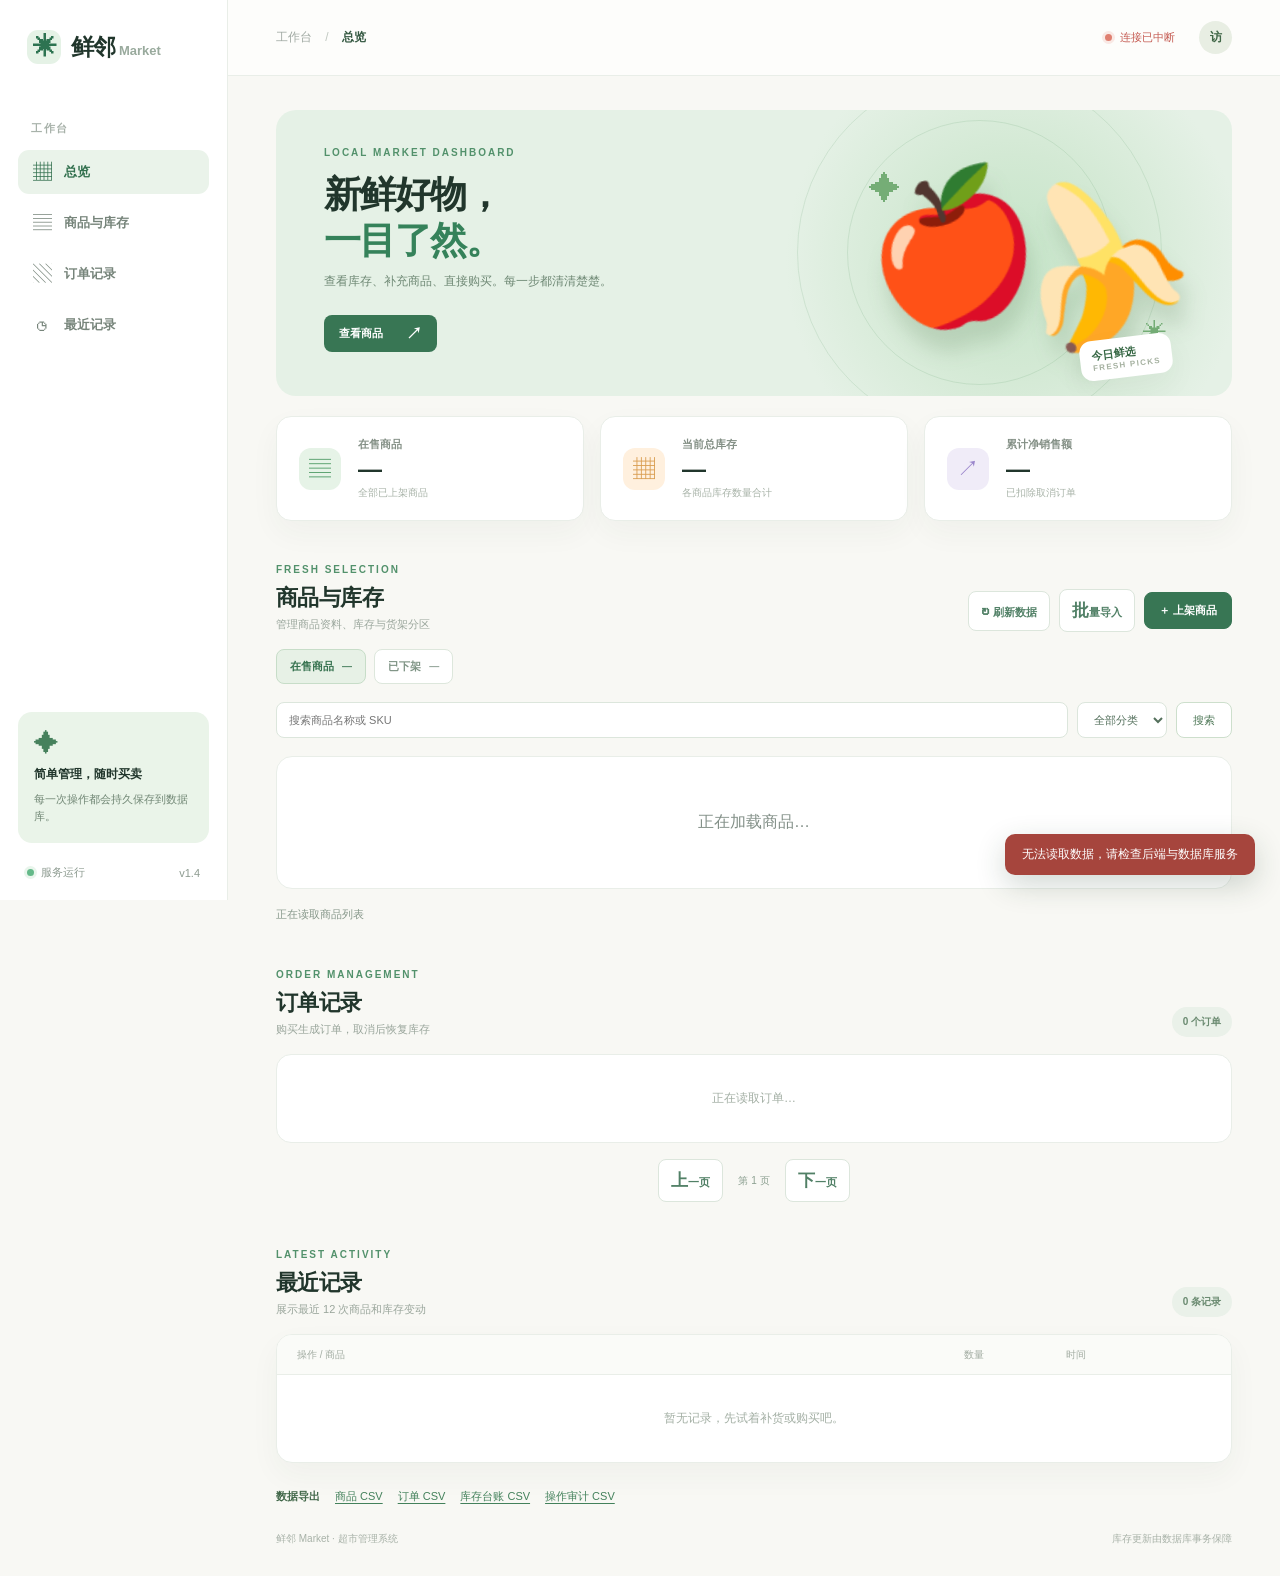
==== static/index.html @ 1da1f5d3 "feat: publish PostgreSQL supermarket baseline with maintained task plan" ====
<!doctype html>
<html lang="zh-CN">
<head>
  <meta charset="utf-8">
  <meta name="viewport" content="width=device-width, initial-scale=1">
  <meta name="theme-color" content="#f8f8f4">
  <title>鲜邻 · 超市管理</title>
  <script>
    // A double-click opens file://, which cannot reach our same-origin API.
    if (window.location.protocol === "file:") {
      window.location.replace("http://127.0.0.1:8000/" + window.location.hash);
    }
  </script>
  <link rel="stylesheet" href="./styles.css">
  <script src="./app.js" defer></script>
</head>
<body>
  <div class="app-shell">
    <aside class="sidebar">
      <a class="brand" href="/" aria-label="鲜邻首页"><span class="brand-icon">✳</span><span>鲜邻<span class="brand-light">Market</span></span></a>
      <div class="side-label">工作台</div>
      <nav class="nav-list" aria-label="主导航">
        <a class="nav-item active" href="#overview"><span class="nav-icon">▦</span> 总览</a>
        <a class="nav-item" href="#products"><span class="nav-icon">▤</span> 商品与库存</a>
        <a class="nav-item" href="#orders"><span class="nav-icon">▧</span> 订单记录</a>
        <a class="nav-item" href="#activity"><span class="nav-icon">◷</span> 最近记录</a>
      </nav>
      <div class="side-bottom">
        <div class="side-card"><span class="side-card-icon">✦</span><strong>简单管理，随时买卖</strong><span>每一次操作都会持久保存到数据库。</span></div>
        <div class="side-version"><span class="live-dot"></span> 服务运行 <span>v1.4</span></div>
      </div>
    </aside>

    <main class="main-content" id="overview">
      <header class="topbar">
        <div class="breadcrumb">工作台 <span>/</span> <strong>总览</strong></div>
        <div class="topbar-right"><span id="connection" class="connection"><span class="live-dot"></span> 正在连接</span><div class="avatar" aria-label="访客">访</div></div>
      </header>

      <div class="content-wrap">
        <section class="welcome">
          <div><div class="eyebrow">LOCAL MARKET DASHBOARD</div><h1>新鲜好物，<br><span>一目了然。</span></h1><p>查看库存、补充商品、直接购买。每一步都清清楚楚。</p><a href="#products" class="welcome-link">查看商品 <span>↗</span></a></div>
          <div class="hero-art" aria-hidden="true"><div class="hero-orbit orbit-one"></div><div class="hero-orbit orbit-two"></div><div class="hero-apple">🍎</div><div class="hero-banana">🍌</div><div class="hero-sparkle s1">✦</div><div class="hero-sparkle s2">✳</div><div class="hero-sticker">今日鲜选 <span>FRESH PICKS</span></div></div>
        </section>

        <section class="stats" aria-label="经营概览">
          <div class="stat-card"><div class="stat-icon green">▤</div><div><span>在售商品</span><strong id="stat-products">—</strong><small>全部已上架商品</small></div></div>
          <div class="stat-card"><div class="stat-icon orange">▦</div><div><span>当前总库存</span><strong id="stat-stock">—</strong><small>各商品库存数量合计</small></div></div>
          <div class="stat-card"><div class="stat-icon purple">↗</div><div><span>累计净销售额</span><strong id="stat-sales">—</strong><small>已扣除取消订单</small></div></div>
        </section>

        <div class="section-heading" id="products"><div><span class="section-kicker">FRESH SELECTION</span><h2>商品与库存</h2><p>管理商品资料、库存与货架分区</p></div><div class="catalog-actions"><button class="refresh-btn" id="refresh" type="button" aria-label="刷新数据">↻ <span>刷新数据</span></button><button class="refresh-btn" id="open-import" type="button">批量导入</button><button class="listing-button" id="open-listing" type="button">＋ 上架商品</button></div></div>
        <div class="catalog-filters" role="group" aria-label="商品上架状态"><button id="show-active" type="button" aria-pressed="true">在售商品 <span id="active-count">—</span></button><button id="show-inactive" type="button" aria-pressed="false">已下架 <span id="inactive-count">—</span></button></div>
        <form id="catalog-search" class="catalog-search"><input id="search-products" type="search" maxlength="100" placeholder="搜索商品名称或 SKU" aria-label="搜索商品名称或 SKU"><select id="search-category" aria-label="按分类筛选"><option value="">全部分类</option><option>水果</option><option>蔬菜</option><option>肉禽水产</option><option>乳品饮料</option><option>粮油食品</option><option>日用百货</option><option>其他</option></select><button type="submit">搜索</button></form>
        <section class="product-grid" id="product-grid" aria-live="polite"><div class="loading-card">正在加载商品…</div></section>
        <div class="pagination-bar"><p id="page-summary" aria-live="polite">正在读取商品列表</p><nav class="pagination" id="pagination" aria-label="商品分页"></nav></div>

        <section class="activity-section" id="orders"><div class="section-heading"><div><span class="section-kicker">ORDER MANAGEMENT</span><h2>订单记录</h2><p>购买生成订单，取消后恢复库存</p></div><span id="orders-count" class="records-badge">0 个订单</span></div><div id="orders-list" class="orders-list"><div class="empty-state">正在读取订单…</div></div><div class="orders-pagination"><button id="orders-prev" type="button" class="refresh-btn">上一页</button><span id="orders-page">第 1 页</span><button id="orders-next" type="button" class="refresh-btn">下一页</button></div></section>

        <section class="activity-section" id="activity"><div class="section-heading activity-heading"><div><span class="section-kicker">LATEST ACTIVITY</span><h2>最近记录</h2><p>展示最近 12 次商品和库存变动</p></div><span class="records-badge" id="records-count">0 条记录</span></div><div class="activity-card"><div class="activity-header"><span>操作 / 商品</span><span>数量</span><span>时间</span></div><div id="activity-list" class="activity-list"><div class="empty-state">暂无记录，先试着补货或购买吧。</div></div></div></section>
        <section class="export-panel" aria-label="数据导出"><strong>数据导出</strong><a href="/api/export?kind=products" download>商品 CSV</a><a href="/api/export?kind=orders" download>订单 CSV</a><a href="/api/export?kind=inventory" download>库存台账 CSV</a><a href="/api/export?kind=audit" download>操作审计 CSV</a></section>
        <footer>鲜邻 Market · 超市管理系统 <span>库存更新由数据库事务保障</span></footer>
      </div>
    </main>
  </div>

  <dialog id="action-dialog" class="action-dialog" aria-labelledby="dialog-title">
    <form id="action-form" class="dialog-inner">
      <button class="dialog-close" id="dialog-close" type="button" aria-label="关闭">×</button>
      <div id="dialog-emoji" class="dialog-emoji"></div>
      <div class="dialog-kicker" id="dialog-kicker">购买商品</div>
      <h2 id="dialog-title">苹果</h2>
      <p id="dialog-description">选择数量后确认操作</p>
      <label class="quantity-label" for="quantity">数量 <span id="quantity-hint"></span></label>
      <div class="quantity-control"><button type="button" id="decrease" aria-label="减少数量">−</button><input id="quantity" name="quantity" type="number" min="1" max="9999" value="1" required inputmode="numeric"><button type="button" id="increase" aria-label="增加数量">+</button></div>
      <div id="dialog-total" class="dialog-total"><span>预计金额</span><strong>¥0.00</strong></div>
      <p id="form-error" class="form-error" role="alert"></p>
      <button type="submit" id="submit-action" class="submit-action">确认操作</button>
    </form>
  </dialog>
  <dialog id="listing-dialog" class="action-dialog listing-dialog" aria-labelledby="listing-title">
    <form id="listing-form" class="dialog-inner">
      <fieldset id="listing-fields">
        <button class="dialog-close" id="listing-close" type="button" aria-label="关闭上架表单">×</button>
        <div class="dialog-kicker">NEW PRODUCT · 新品上架</div>
        <h2 id="listing-title">上架你的商品</h2>
        <p class="listing-intro">填写商品信息，确认后即可购买和补货。</p>
        <div class="listing-form-grid">
          <label for="listing-sku">SKU 商品编码 <span>创建后固定</span><input id="listing-sku" name="sku" maxlength="32" pattern="[A-Za-z0-9_-]{1,32}" placeholder="留空自动生成"></label>
          <label for="listing-zone">货架分区<input id="listing-zone" name="zone" maxlength="40" value="未分区" required placeholder="例如：蔬菜区 A01"></label>
          <label class="listing-wide" for="listing-name">商品名称 <span>必填</span><input id="listing-name" name="name" maxlength="40" required placeholder="例如：上海青"></label>
          <label for="listing-category">商品分类<select id="listing-category" name="category"><option>水果</option><option>蔬菜</option><option>肉禽水产</option><option>乳品饮料</option><option>粮油食品</option><option>日用百货</option><option>其他</option></select></label>
          <label for="listing-unit">计量单位<input id="listing-unit" name="unit" value="件" maxlength="8" required placeholder="件、袋、斤"></label>
          <label for="listing-price">单价（元）<input id="listing-price" name="price" type="text" inputmode="decimal" required pattern="[0-9]+(\.[0-9]{1,2})?" placeholder="最多两位小数"></label>
          <label for="listing-stock">初始库存<input id="listing-stock" name="stock" type="number" min="0" max="9999" step="1" value="0" required inputmode="numeric"></label>
          <label class="listing-wide" for="listing-description">商品简介 <span>选填</span><textarea id="listing-description" name="description" maxlength="100" rows="2" placeholder="描述规格、产地或商品特点"></textarea></label>
          <label class="listing-wide" for="listing-image">商品图片 <span>选填 · JPG / PNG / WebP，1 MB 以内</span><input id="listing-image" type="file" accept="image/jpeg,image/png,image/webp"><img id="listing-preview" class="listing-preview" alt="待上架商品图片预览" hidden></label>
          <label class="listing-wide remove-image" id="remove-image-label" hidden><input id="remove-image" type="checkbox">移除现有图片，使用缺省图</label>
        </div>
        <p id="listing-error" class="form-error" role="alert"></p>
        <button class="submit-action" id="listing-submit" type="submit">确认上架</button>
      </fieldset>
    </form>
  </dialog>
  <dialog id="operation-dialog" class="action-dialog" aria-labelledby="operation-title"><form id="operation-form" class="dialog-inner"><button id="operation-close" class="dialog-close" type="button" aria-label="关闭操作">×</button><div class="dialog-kicker">INVENTORY & ORDERS</div><h2 id="operation-title">库存调整</h2><p id="operation-description"></p><div class="listing-form-grid"><label class="listing-wide" id="delta-label" for="operation-delta">调整数量 <span>增加填正数，减少填负数</span><input id="operation-delta" type="number" step="1" min="-9999" max="9999" value="-1"></label><label class="listing-wide" for="operation-reason">操作原因<textarea id="operation-reason" maxlength="200" rows="3" required placeholder="例如：盘点差异、商品破损、顾客取消"></textarea></label></div><p id="operation-error" class="form-error" role="alert"></p><button id="operation-submit" class="submit-action" type="submit">确认操作</button></form></dialog>
  <dialog id="ledger-dialog" class="action-dialog listing-dialog" aria-labelledby="ledger-title"><div class="dialog-inner"><button id="ledger-close" class="dialog-close" type="button" aria-label="关闭库存台账">×</button><div class="dialog-kicker">INVENTORY HISTORY</div><h2 id="ledger-title">库存台账</h2><p id="ledger-product"></p><div id="ledger-list" class="ledger-list"></div><div class="orders-pagination"><button id="ledger-prev" type="button" class="refresh-btn">上一页</button><span id="ledger-page"></span><button id="ledger-next" type="button" class="refresh-btn">下一页</button></div></div></dialog>
  <dialog id="import-dialog" class="action-dialog listing-dialog" aria-labelledby="import-title"><form id="import-form" class="dialog-inner"><fieldset id="import-fields"><button id="import-close" class="dialog-close" type="button" aria-label="关闭批量导入">×</button><div class="dialog-kicker">BATCH IMPORT</div><h2 id="import-title">批量导入商品</h2><p class="listing-intro">每次最多 100 个商品，须包含唯一 SKU。整批成功后才会写入；价格以分填写。</p><a class="template-link" href="/import-template.json" download>下载 JSON 导入示例</a><div class="listing-form-grid"><label class="listing-wide" for="import-file">商品 JSON 文件<input id="import-file" type="file" accept=".json,application/json" required></label></div><p id="import-error" class="form-error" role="alert"></p><button class="submit-action" type="submit">确认导入</button></fieldset></form></dialog>
  <dialog id="status-dialog" class="action-dialog" aria-labelledby="status-title">
    <form id="status-form" class="dialog-inner">
      <button class="dialog-close" id="status-close" type="button" aria-label="关闭上下架确认">×</button>
      <div class="dialog-kicker">PRODUCT MANAGEMENT · 商品管理</div>
      <h2 id="status-title">下架商品</h2>
      <p id="status-product" class="status-product"></p>
      <p id="status-description"></p>
      <p id="status-error" class="form-error" role="alert"></p>
      <button id="status-submit" class="submit-action" type="submit">确认下架</button>
    </form>
  </dialog>
  <div id="toast" class="toast" role="status" aria-live="polite"></div>
</body>
</html>
---- static/styles.css ----
:root{--ink:#21362c;--muted:#839088;--green:#316b4e;--light-green:#e6f1e7;--border:#e9eee8;--cream:#f8f8f4;--white:#fff;--shadow:0 12px 30px rgba(41,65,46,.045)}*{box-sizing:border-box}html{scroll-behavior:smooth}body{margin:0;background:var(--cream);color:var(--ink);font-family:"Segoe UI","Microsoft YaHei",sans-serif}button,input{font:inherit}button{cursor:pointer}a{text-decoration:none;color:inherit}.app-shell{min-height:100vh;display:flex}.sidebar{width:228px;flex:none;background:#fff;border-right:1px solid var(--border);padding:30px 18px 20px;display:flex;flex-direction:column;position:sticky;top:0;height:100vh}.brand{display:flex;align-items:center;gap:10px;padding:0 9px;font-size:23px;font-weight:850;letter-spacing:-1px;white-space:nowrap}.brand-icon{width:34px;height:34px;border-radius:11px;background:#e5f2e6;color:#2d7351;display:grid;place-items:center;font-size:24px}.brand-light{font-size:13px;font-weight:700;color:#99aa9d;letter-spacing:0;margin-left:4px}.side-label{margin:57px 13px 14px;color:#a8b2aa;font-size:11px;font-weight:800;letter-spacing:1.5px}.nav-list{display:grid;gap:7px}.nav-item{height:44px;padding:0 14px;display:flex;align-items:center;gap:12px;color:#77857b;font-size:13px;font-weight:700;border-radius:11px}.nav-item:hover,.nav-item.active{background:#eaf3ea;color:#32704e}.nav-icon{width:20px;font-size:19px;font-weight:400;text-align:center}.side-bottom{margin-top:auto}.side-card{background:#eaf4e9;border-radius:14px;padding:17px 16px;display:grid;gap:8px}.side-card-icon{font-size:25px;color:#46815c}.side-card strong{font-size:12px}.side-card span:last-child{font-size:11px;line-height:1.6;color:#718775}.side-version{padding:22px 9px 0;color:#8d9b90;font-size:11px;display:flex;align-items:center;gap:7px}.side-version>span:last-child{margin-left:auto}.live-dot{width:7px;height:7px;border-radius:50%;background:#64b989;display:inline-block;box-shadow:0 0 0 3px #e9f5ec;flex:none}.main-content{min-width:0;flex:1}.topbar{height:76px;background:rgba(255,255,255,.7);border-bottom:1px solid var(--border);display:flex;align-items:center;justify-content:space-between;padding:0 48px}.breadcrumb{font-size:12px;color:#a1aaa3}.breadcrumb span{margin:0 10px;color:#c0c8c0}.breadcrumb strong{color:#355942}.topbar-right{display:flex;align-items:center;gap:24px}.connection{font-size:11px;color:#678674;display:flex;align-items:center;gap:8px}.connection.offline{color:#c55c53}.connection.offline .live-dot{background:#df7f70;box-shadow:0 0 0 3px #f9e9e5}.avatar{height:33px;width:33px;border-radius:50%;background:#e8eee3;display:grid;place-items:center;font-size:12px;font-weight:800;color:#406747}.content-wrap{max-width:1220px;margin:0 auto;padding:34px 48px 22px}.welcome{height:286px;border-radius:20px;background:#e5f1e6;overflow:hidden;display:flex;position:relative;padding:37px 48px}.welcome>div:first-child{z-index:2}.eyebrow,.section-kicker{color:#52916b;font-size:10px;letter-spacing:2px;font-weight:850}.welcome h1{font-size:37px;letter-spacing:-1.6px;line-height:1.23;margin:14px 0 10px;font-weight:860}.welcome h1 span{color:#35825a}.welcome p{font-size:12px;color:#6e8874;margin:0}.welcome-link{display:inline-flex;align-items:center;gap:23px;margin-top:25px;background:#387654;color:#fff;border-radius:8px;padding:11px 15px;font-size:11px;font-weight:800}.welcome-link:hover,.submit-action:hover{background:#2e6348}.welcome-link span{font-size:16px;line-height:10px}.hero-art{position:absolute;inset:0 0 0 auto;width:53%;background:radial-gradient(circle at 57% 53%,#c5e4c8 0,#d3e9d4 33%,transparent 70%)}.hero-orbit{position:absolute;border:1px solid rgba(81,150,95,.15);border-radius:50%;width:365px;height:365px;top:-40px;right:70px}.orbit-two{width:265px;height:265px;top:10px;right:120px}.hero-apple,.hero-banana{position:absolute;filter:drop-shadow(0 22px 10px rgba(57,95,52,.16));user-select:none}.hero-apple{font-size:140px;right:192px;top:57px;transform:rotate(-13deg)}.hero-banana{font-size:153px;right:41px;top:60px;transform:rotate(-20deg)}.hero-sparkle{position:absolute;color:#75ad76}.s1{font-size:32px;right:331px;top:61px}.s2{font-size:24px;right:65px;bottom:49px}.hero-sticker{position:absolute;right:60px;bottom:19px;background:#fff;border-radius:12px;padding:8px 12px;font-size:11px;font-weight:800;color:#366744;box-shadow:var(--shadow);transform:rotate(-7deg)}.hero-sticker span{display:block;color:#a5b1a0;font-size:8px;letter-spacing:1.3px}.stats{display:grid;grid-template-columns:repeat(3,1fr);gap:16px;margin:20px 0 38px}.stat-card{background:#fff;border:1px solid var(--border);border-radius:15px;padding:19px 22px;display:flex;gap:17px;align-items:center;min-height:105px;box-shadow:var(--shadow)}.stat-icon{width:42px;height:42px;border-radius:12px;display:grid;place-items:center;font-size:22px;flex:none}.stat-icon.green{background:#e6f3e7;color:#4e9a65}.stat-icon.orange{background:#fff0de;color:#d99c4f}.stat-icon.purple{background:#f0ecf8;color:#9a85cb}.stat-card div:last-child{display:grid;gap:4px}.stat-card span{font-size:11px;color:#849086;font-weight:600}.stat-card strong{font-size:24px;line-height:1.1;white-space:nowrap}.stat-card small{font-size:10px;color:#a8b3a8}.section-heading{display:flex;justify-content:space-between;align-items:end;margin:0 0 17px;scroll-margin-top:20px}.section-heading h2{font-size:22px;margin:6px 0 4px;letter-spacing:-.6px}.section-heading p{font-size:11px;color:#9aa69c;margin:0}.refresh-btn{border:1px solid #dce6dc;background:#fff;color:#518066;border-radius:8px;padding:9px 12px;font-size:11px;font-weight:700}.refresh-btn:hover{background:#eaf4ea}.refresh-btn:first-letter{font-size:17px}.product-grid{display:grid;grid-template-columns:repeat(2,minmax(0,1fr));gap:18px}.loading-card{background:#fff;border:1px solid var(--border);border-radius:16px;padding:55px;text-align:center;color:var(--muted);grid-column:1/-1}.product-card{border:1px solid var(--border);background:#fff;border-radius:16px;overflow:hidden;box-shadow:var(--shadow)}.product-visual{height:176px;position:relative;display:grid;place-items:center;overflow:hidden}.product-visual.apple{background:#faeee6}.product-visual.banana{background:#fbf4d9}.fruit-emoji{font-size:102px;line-height:1;filter:drop-shadow(0 15px 9px rgba(119,81,44,.12));z-index:1}.product-visual .circle{position:absolute;height:145px;width:145px;border-radius:50%;background:#f7ddcf}.product-visual.banana .circle{background:#f4e8b6}.product-visual .visual-label{position:absolute;top:15px;left:17px;color:#a87962;font-size:9px;letter-spacing:1.5px;font-weight:800}.product-visual.banana .visual-label{color:#a3904e}.stock-pill{position:absolute;right:15px;top:14px;background:rgba(255,255,255,.85);border-radius:20px;padding:6px 9px;color:#529068;font-size:10px;font-weight:800;z-index:1}.stock-pill.low{color:#d28f48}.stock-pill.out{color:#d2665a}.product-body{padding:20px 21px 18px}.product-title-row{display:flex;justify-content:space-between;align-items:start}.product-title-row h3{margin:0;font-size:20px;letter-spacing:-.5px}.product-title-row p{margin:5px 0 0;font-size:10px;color:#a5afa5}.price{color:#348057;font-size:20px;font-weight:850}.price small{font-size:10px;color:#9fa9a0;font-weight:500}.stock-line{display:flex;align-items:center;justify-content:space-between;margin:22px 0 9px;color:#8e9a8f;font-size:10px}.stock-line strong{color:#405b47;font-size:11px}.stock-track{height:6px;background:#edf1ea;border-radius:10px;overflow:hidden}.stock-fill{height:100%;width:0;background:#75b589;border-radius:10px;transition:width .3s}.stock-fill.low{background:#e2ae6a}.stock-fill.out{background:#d87b6b}.card-actions{display:grid;grid-template-columns:1fr 1fr;gap:10px;margin-top:21px}.card-actions button{border-radius:8px;min-height:37px;font-size:11px;font-weight:800}.buy-button{background:#387654;color:#fff;border:1px solid #387654}.buy-button:hover{background:#2d6347}.buy-button:disabled{background:#c4d3c8;border-color:#c4d3c8;cursor:not-allowed}.restock-button{background:#fff;border:1px solid #c8ddce;color:#458463}.restock-button:hover{background:#eef6ee}.activity-section{margin-top:42px;scroll-margin-top:20px}.activity-heading{margin-bottom:17px}.records-badge{background:#eaf1e9;color:#6a8a70;border-radius:20px;padding:8px 11px;font-size:10px;font-weight:700}.activity-card{background:#fff;border:1px solid var(--border);border-radius:16px;overflow:hidden;box-shadow:var(--shadow)}.activity-header,.activity-row{display:grid;grid-template-columns:1fr 90px 145px;align-items:center;padding:0 20px;gap:12px}.activity-header{height:40px;background:#fafbf8;border-bottom:1px solid var(--border);color:#a2aca2;font-size:10px}.activity-row{min-height:62px;border-bottom:1px solid #f0f2ed}.activity-row:last-child{border-bottom:0}.activity-title{display:flex;align-items:center;gap:12px;min-width:0}.activity-symbol{height:31px;width:31px;display:grid;place-items:center;border-radius:9px;background:#eaf3e9;color:#3c8660;font-size:17px;flex:none}.activity-symbol.purchase{background:#fff0e7;color:#e79e67}.activity-title strong{font-size:11px;display:block}.activity-title small{color:#a1ada2;font-size:10px}.activity-qty{font-size:12px;font-weight:800;color:#5b9d70}.activity-qty.purchase{color:#d68c60}.activity-time{font-size:10px;color:#9fac9e}.empty-state{text-align:center;padding:35px;color:#a3afa4;font-size:12px}footer{padding:28px 0 8px;color:#a8b2a8;font-size:10px;display:flex;justify-content:space-between}.action-dialog{border:0;border-radius:18px;padding:0;width:min(390px,calc(100% - 28px));box-shadow:0 22px 90px rgba(27,47,34,.22)}.action-dialog::backdrop{background:rgba(24,40,29,.36);backdrop-filter:blur(2px)}.dialog-inner{padding:28px;position:relative}.dialog-close{border:0;background:#f0f3ef;width:28px;height:28px;border-radius:50%;position:absolute;right:20px;top:20px;color:#718073;font-size:22px;line-height:1}.dialog-emoji{width:69px;height:69px;border-radius:17px;background:#f9eee6;display:grid;place-items:center;font-size:43px}.dialog-kicker{margin-top:21px;color:#5a9a70;font-size:10px;font-weight:800;letter-spacing:1.5px}.dialog-inner h2{font-size:25px;margin:5px 0}.dialog-inner>p{font-size:12px;color:#8f9c91;margin:4px 0 24px}.quantity-label{font-size:12px;font-weight:800;display:flex;justify-content:space-between;margin-bottom:9px}.quantity-label span{font-weight:500;color:#9aaa9c}.quantity-control{display:grid;grid-template-columns:40px 1fr 40px;border:1px solid #dce8dc;border-radius:9px;height:43px;overflow:hidden}.quantity-control button{border:0;background:#f6f9f5;color:#4b8b60;font-size:21px}.quantity-control input{border:0;outline:0;text-align:center;min-width:0;font-weight:800;color:#2c4a34;appearance:textfield}.quantity-control input::-webkit-inner-spin-button,.quantity-control input::-webkit-outer-spin-button{appearance:none;margin:0}.dialog-total{display:flex;justify-content:space-between;align-items:center;margin-top:20px;border-top:1px solid var(--border);padding-top:16px;font-size:11px;color:#8e9b90}.dialog-total strong{font-size:19px;color:#347d56}.form-error{min-height:16px!important;color:#c85b51!important;font-size:11px!important;margin:12px 0 5px!important}.submit-action{width:100%;border:0;border-radius:8px;background:#387654;color:#fff;height:43px;font-size:12px;font-weight:800}.submit-action:disabled{opacity:.55;cursor:wait}.toast{position:fixed;right:25px;bottom:25px;background:#284c36;color:#fff;border-radius:10px;padding:12px 17px;font-size:12px;box-shadow:0 10px 30px rgba(30,60,40,.2);opacity:0;transform:translateY(10px);transition:.2s;pointer-events:none;z-index:5}.toast.visible{opacity:1;transform:translateY(0)}.toast.error{background:#a6453d}@media(max-width:1050px){.sidebar{width:190px}.topbar{padding:0 28px}.content-wrap{padding:28px}.hero-apple{right:145px}.hero-banana{right:12px}.hero-orbit{right:30px}.orbit-two{right:80px}}@media(max-width:760px){.app-shell{display:block}.sidebar{width:auto;height:auto;position:static;padding:14px 18px;border-right:0;border-bottom:1px solid var(--border);display:block}.brand{font-size:19px}.brand-icon{height:30px;width:30px}.side-label,.nav-list,.side-bottom{display:none}.topbar{height:48px;padding:0 20px}.content-wrap{padding:19px 18px}.welcome{height:250px;padding:27px 25px}.welcome h1{font-size:31px}.welcome p{max-width:210px;line-height:1.6}.hero-art{width:55%;opacity:.8}.hero-apple{font-size:84px;right:85px;top:95px}.hero-banana{font-size:90px;right:4px;top:100px}.hero-orbit{width:240px;height:240px;right:-20px;top:0}.orbit-two{width:150px;height:150px;right:25px;top:45px}.hero-sticker,.s1,.s2{display:none}.stats{grid-template-columns:repeat(3,1fr);gap:8px;margin-bottom:31px}.stat-card{padding:12px;display:block;min-height:117px}.stat-icon{width:31px;height:31px;font-size:16px;margin-bottom:10px}.stat-card strong{font-size:18px}.stat-card small{display:none}.product-grid{gap:12px}.product-visual{height:140px}.fruit-emoji{font-size:78px}.product-body{padding:15px}.price{font-size:16px}.product-title-row h3{font-size:17px}.card-actions{gap:6px}.activity-header,.activity-row{grid-template-columns:1fr 55px 84px;padding:0 12px;gap:6px}.activity-time{font-size:9px}}@media(max-width:530px){.stats{grid-template-columns:1fr 1fr}.stat-card:last-child{grid-column:1/-1}.product-grid{grid-template-columns:1fr}.product-visual{height:165px}.welcome{height:240px}.welcome h1{font-size:28px}.welcome p{max-width:185px}.hero-apple{font-size:69px;right:73px;top:105px}.hero-banana{font-size:76px;right:-5px;top:115px}.topbar-right{gap:10px}.activity-time{font-size:9px}footer span{display:none}}

/* Catalog layout: six products per page, three columns on large screens. */
.product-grid{grid-template-columns:repeat(3,minmax(0,1fr))}
.catalog-actions{display:flex;align-items:center;gap:9px}
.listing-button{border:1px solid #387654;background:#387654;color:#fff;border-radius:8px;padding:10px 14px;font-size:11px;font-weight:800;white-space:nowrap}
.listing-button:hover{background:#2d6347}
.product-visual.vegetable{background:#eaf3e4}.product-visual.vegetable .circle{background:#d7e9cd}
.product-visual.seafood{background:#e7f1f5}.product-visual.seafood .circle{background:#d1e5ed}
.product-visual.other{background:#efeaf5}.product-visual.other .circle{background:#e2d8ed}
.product-photo{position:absolute;inset:0;width:100%;height:100%;object-fit:cover;z-index:2}
.product-visual .visual-label{z-index:3;background:rgba(255,255,255,.85);padding:4px 6px;border-radius:5px}
.stock-pill{z-index:3}.product-title-row>div:first-child{min-width:0;flex:1;padding-right:9px}
.product-title-row h3{font-size:18px;overflow-wrap:anywhere}.price{font-size:18px;text-align:right;flex:none}.price small{display:block;margin-top:3px}
.product-description{font-size:11px;line-height:1.6;color:#8b9b8d;height:35px;margin:12px 0 0;display:-webkit-box;-webkit-line-clamp:2;-webkit-box-orient:vertical;overflow:hidden;overflow-wrap:anywhere}
.stock-line{margin-top:14px}.pagination-bar{display:flex;justify-content:space-between;align-items:center;gap:16px;margin-top:18px}
.pagination-bar p{font-size:11px;color:#87988b;margin:0}.pagination{display:flex;align-items:center;gap:6px}
.pagination button{min-width:32px;height:33px;padding:0 10px;border:1px solid #dce6dc;background:#fff;color:#54785e;border-radius:7px;font-size:11px}
.pagination button:hover{background:#eaf3ea}.pagination button[aria-current=page]{background:#387654;color:#fff;border-color:#387654}.pagination button:disabled{opacity:.4;cursor:not-allowed}.pagination span{color:#9cad9f;font-size:11px}
.listing-dialog{width:min(550px,calc(100% - 28px));max-height:90vh}.listing-dialog .dialog-kicker{margin-top:0}.listing-intro{font-size:12px;color:#8f9c91;margin:7px 0 22px}
.listing-dialog fieldset{padding:0;margin:0;border:0;min-width:0}.listing-form-grid{display:grid;grid-template-columns:1fr 1fr;gap:15px}
.listing-form-grid label{font-size:11px;font-weight:700;color:#4a6852;min-width:0}.listing-form-grid label>span{font-weight:400;color:#9baa9c;font-size:10px;margin-left:5px}.listing-wide{grid-column:1/-1}
.listing-form-grid input:not([type=file]),.listing-form-grid select,.listing-form-grid textarea{display:block;width:100%;margin-top:7px;border:1px solid #dce6dc;border-radius:8px;background:#fbfcfa;padding:10px 11px;color:#2d4e38;font-size:12px;outline:none}
.listing-form-grid input:focus,.listing-form-grid select:focus,.listing-form-grid textarea:focus{border-color:#5e9c75;box-shadow:0 0 0 3px #eaf4eb}.listing-form-grid textarea{resize:vertical}.listing-form-grid input[type=file]{display:block;margin-top:9px;width:100%;font-size:11px;color:#87988b}
.listing-preview{display:block;width:110px;height:90px;object-fit:cover;border-radius:8px;margin-top:10px}.listing-preview[hidden]{display:none}.listing-dialog fieldset:disabled{opacity:.7}
@media(max-width:1100px){.product-grid{grid-template-columns:repeat(2,minmax(0,1fr))}}
@media(max-width:760px){.pagination-bar{align-items:start;flex-direction:column;gap:12px}.section-heading{gap:12px}.catalog-actions{gap:6px}.refresh-btn span{display:none}}
@media(max-width:530px){.product-grid{grid-template-columns:1fr}.listing-form-grid{gap:12px}.listing-dialog .dialog-inner{padding:22px}.listing-form-grid label>span{display:block;margin:4px 0 0}.pagination{flex-wrap:wrap}.listing-button{padding:10px;font-size:10px}.section-heading h2{font-size:20px}}

/* Product availability and neutral image fallback. */
.catalog-filters{display:flex;gap:8px;margin:0 0 18px}
.catalog-filters button{border:1px solid #dde7dc;border-radius:8px;padding:9px 13px;background:#fff;color:#7f9485;font-size:11px;font-weight:700}
.catalog-filters button[aria-pressed=true]{background:#e7f1e6;color:#36724f;border-color:#c7ddc8}.catalog-filters span{margin-left:5px;font-size:10px;opacity:.8}
.placeholder-photo{object-fit:cover}.placeholder-caption{position:absolute;bottom:13px;left:0;right:0;z-index:3;text-align:center;font-size:10px;color:#90a491;letter-spacing:1px}.placeholder-caption[hidden]{display:none}
.stock-pill.inactive{background:#edf0ed;color:#87948a}.delist-button{width:100%;margin-top:10px;background:transparent;border:0;color:#a0796c;padding:5px;font-size:10px}.delist-button:hover{color:#ad5547;background:#fcf5f2;border-radius:6px}.delist-button[hidden]{display:none}
.dialog-emoji{position:relative;background:#edf3ea;overflow:hidden}.dialog-emoji .product-photo{width:100%;height:100%;object-fit:cover}.dialog-emoji .placeholder-photo{object-fit:cover;width:145%;max-width:none;left:-22.5%}
.dialog-inner .status-product{font-size:15px;font-weight:700;color:#3a6148;margin:15px 0 12px}

/* Traditional business management. */
.card-manage{display:flex;justify-content:space-between;gap:6px;margin-top:12px}.card-manage button{background:none;border:0;border-radius:5px;color:#6c8a73;font-size:10px;padding:5px 2px}.card-manage button:hover{background:#eaf3e8;color:#36714d}
.catalog-search{display:flex;gap:9px;margin-bottom:18px}.catalog-search input,.catalog-search select{border:1px solid #dce6dc;border-radius:8px;background:white;padding:10px 12px;color:#54705c;font-size:11px;min-width:0}.catalog-search input{flex:1}.catalog-search button{background:#fff;border:1px solid #cddfcc;border-radius:8px;color:#4d7756;font-size:11px;padding:0 16px}
.orders-list{background:#fff;border:1px solid var(--border);border-radius:15px;overflow:hidden}.order-row{display:flex;justify-content:space-between;align-items:center;gap:20px;padding:18px 21px;border-bottom:1px solid var(--border)}.order-row:last-child{border:0}.order-info{min-width:0;flex:1}.order-info strong{font-size:12px}.order-info small{display:block;color:#99a89c;font-size:10px;margin-top:5px}.order-items{font-size:11px;color:#67816c;margin:10px 0 0;line-height:1.7;overflow-wrap:anywhere}.order-reason{font-size:10px;color:#a18b80;line-height:1.6;margin:4px 0 0;overflow-wrap:anywhere}.order-summary{display:grid;justify-items:end;gap:6px;flex:none}.order-summary strong{font-size:17px;color:#347950}.order-summary span{font-size:10px;color:#829989}.cancel-order{background:#fff8f4;border:1px solid #ecdbd0;color:#a77b66;font-size:10px;padding:7px 11px;border-radius:7px}.cancel-order[hidden]{display:none}.orders-pagination{display:flex;justify-content:center;align-items:center;gap:15px;margin-top:16px}.orders-pagination span{color:#8ca091;font-size:10px}.orders-pagination button:disabled{opacity:.4;cursor:not-allowed}
.export-panel{display:flex;gap:15px;align-items:center;flex-wrap:wrap;margin-top:26px;font-size:11px;color:#6b8773}.export-panel strong{color:#416749}.export-panel a,.template-link{color:#43815b;font-size:11px;text-decoration:underline;text-underline-offset:3px}.template-link{display:inline-block;margin:0 0 20px}
.ledger-list{max-height:48vh;overflow:auto;font-size:11px}.ledger-entry{display:flex;justify-content:space-between;gap:12px;padding:13px 0;border-bottom:1px solid var(--border)}.ledger-entry>div:first-child{min-width:0}.ledger-entry strong{font-size:11px;color:#527c60}.ledger-entry p{font-size:11px;color:#809685;line-height:1.6;margin:6px 0;overflow-wrap:anywhere}.ledger-entry small{color:#a4b0a6;font-size:9px}.ledger-amount{display:grid;gap:7px;align-content:start;justify-items:end;flex:none}
#import-fields{border:0;padding:0;margin:0;min-width:0}.remove-image{font-weight:400!important;display:flex;align-items:center;gap:8px}.remove-image[hidden]{display:none}.remove-image input{width:auto!important;margin:0!important}.listing-form-grid [hidden]{display:none}.listing-form-grid input:disabled{background:#edf1ea;color:#8a9a8d}
@media(max-width:760px){#products.section-heading{flex-wrap:wrap;align-items:start}.catalog-search{flex-wrap:wrap}.catalog-search input{flex-basis:55%}.catalog-search select{flex:1}.catalog-search button{padding:10px 16px}.order-row{padding:15px;gap:12px}.order-summary strong{font-size:14px}.export-panel{gap:12px}}
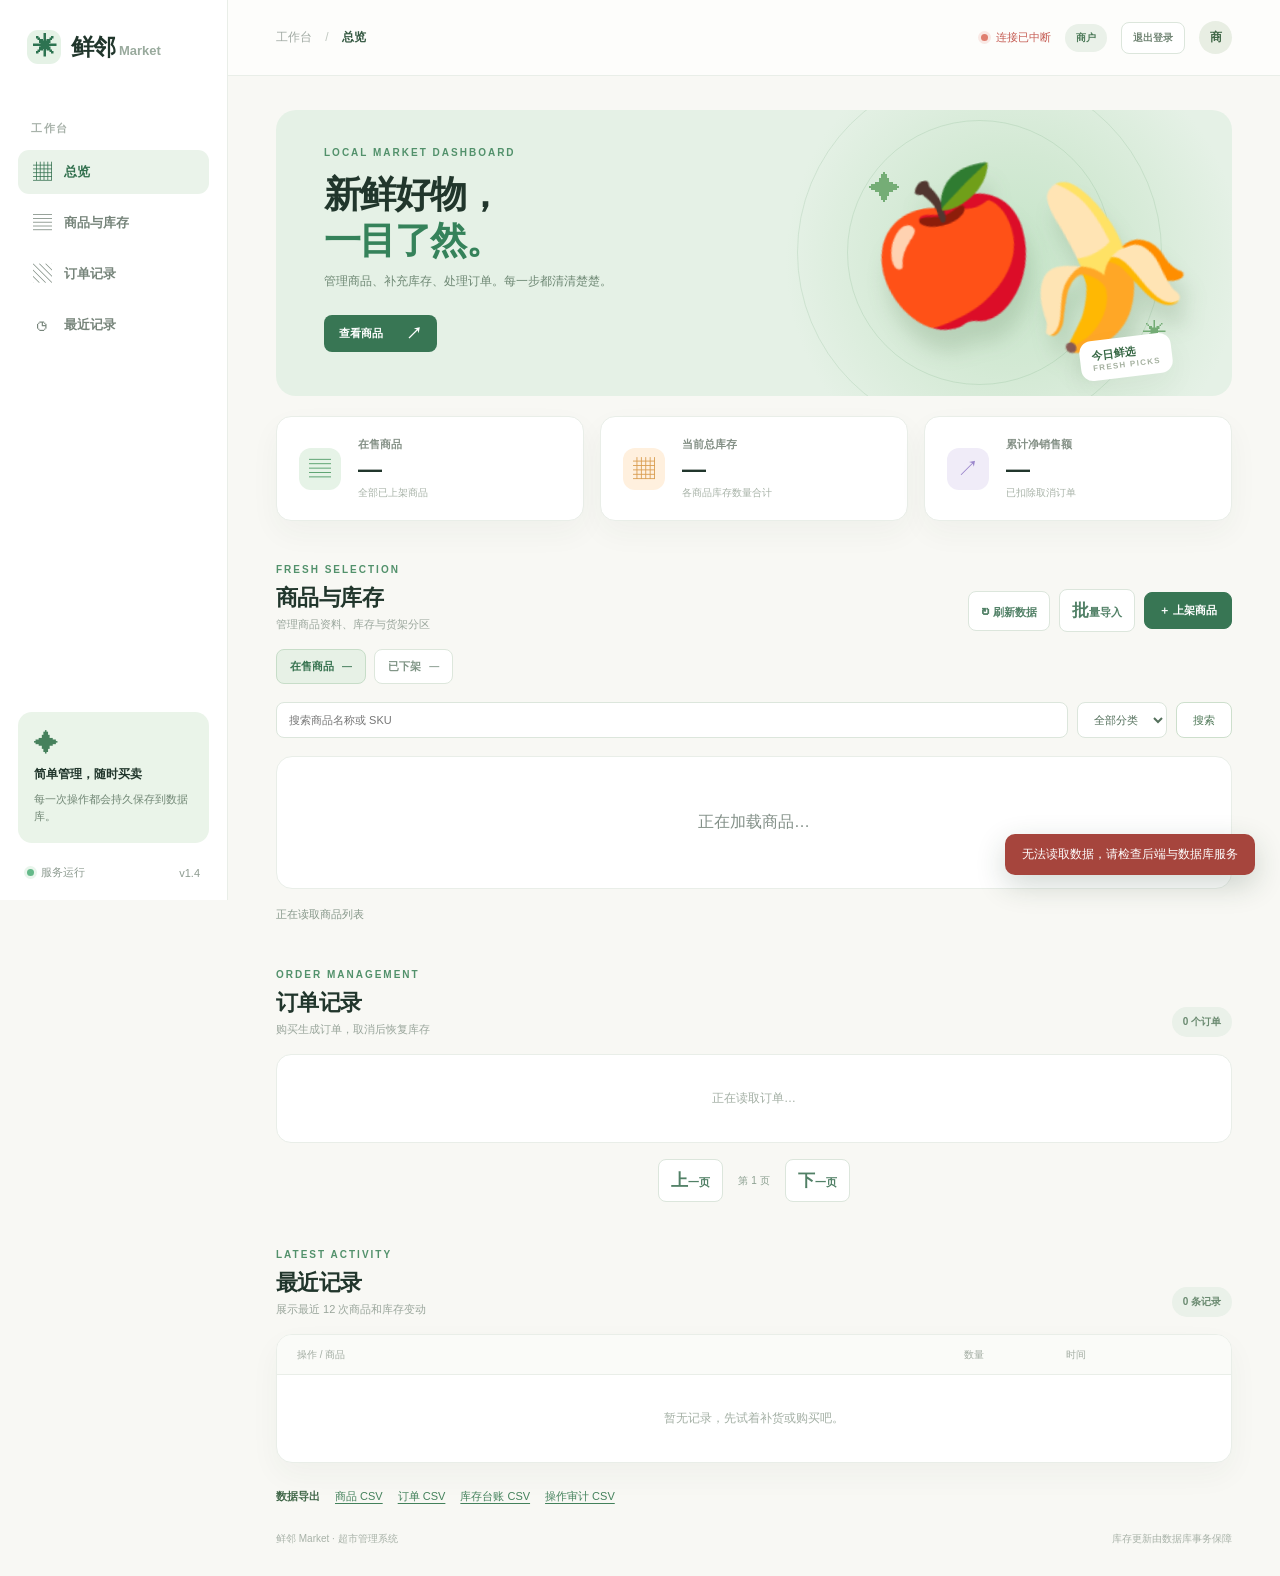
==== commit 918f7a43: "feat: add role permissions and P1 agent tools - add demo role selection, merchant/customer pages and" ====
--- a/static/index.html
+++ b/static/index.html
@@ -34,12 +34,12 @@
     <main class="main-content" id="overview">
       <header class="topbar">
         <div class="breadcrumb">工作台 <span>/</span> <strong>总览</strong></div>
-        <div class="topbar-right"><span id="connection" class="connection"><span class="live-dot"></span> 正在连接</span><div class="avatar" aria-label="访客">访</div></div>
+        <div class="topbar-right"><span id="connection" class="connection"><span class="live-dot"></span> 正在连接</span><span class="role-badge">商户</span><button class="logout-button" id="logout" type="button">退出登录</button><div class="avatar" aria-label="商户">商</div></div>
       </header>
 
       <div class="content-wrap">
         <section class="welcome">
-          <div><div class="eyebrow">LOCAL MARKET DASHBOARD</div><h1>新鲜好物，<br><span>一目了然。</span></h1><p>查看库存、补充商品、直接购买。每一步都清清楚楚。</p><a href="#products" class="welcome-link">查看商品 <span>↗</span></a></div>
+          <div><div class="eyebrow">LOCAL MARKET DASHBOARD</div><h1>新鲜好物，<br><span>一目了然。</span></h1><p>管理商品、补充库存、处理订单。每一步都清清楚楚。</p><a href="#products" class="welcome-link">查看商品 <span>↗</span></a></div>
           <div class="hero-art" aria-hidden="true"><div class="hero-orbit orbit-one"></div><div class="hero-orbit orbit-two"></div><div class="hero-apple">🍎</div><div class="hero-banana">🍌</div><div class="hero-sparkle s1">✦</div><div class="hero-sparkle s2">✳</div><div class="hero-sticker">今日鲜选 <span>FRESH PICKS</span></div></div>
         </section>
 
--- a/static/styles.css
+++ b/static/styles.css
@@ -44,3 +44,14 @@
 .ledger-list{max-height:48vh;overflow:auto;font-size:11px}.ledger-entry{display:flex;justify-content:space-between;gap:12px;padding:13px 0;border-bottom:1px solid var(--border)}.ledger-entry>div:first-child{min-width:0}.ledger-entry strong{font-size:11px;color:#527c60}.ledger-entry p{font-size:11px;color:#809685;line-height:1.6;margin:6px 0;overflow-wrap:anywhere}.ledger-entry small{color:#a4b0a6;font-size:9px}.ledger-amount{display:grid;gap:7px;align-content:start;justify-items:end;flex:none}
 #import-fields{border:0;padding:0;margin:0;min-width:0}.remove-image{font-weight:400!important;display:flex;align-items:center;gap:8px}.remove-image[hidden]{display:none}.remove-image input{width:auto!important;margin:0!important}.listing-form-grid [hidden]{display:none}.listing-form-grid input:disabled{background:#edf1ea;color:#8a9a8d}
 @media(max-width:760px){#products.section-heading{flex-wrap:wrap;align-items:start}.catalog-search{flex-wrap:wrap}.catalog-search input{flex-basis:55%}.catalog-search select{flex:1}.catalog-search button{padding:10px 16px}.order-row{padding:15px;gap:12px}.order-summary strong{font-size:14px}.export-panel{gap:12px}}
+
+/* Role session and merchant-side actions. */
+.topbar-right{gap:14px}
+.role-badge{background:#eaf1e9;color:#4f7c5b;border-radius:999px;padding:7px 11px;font-size:10px;font-weight:800;white-space:nowrap}
+.logout-button{border:1px solid #dce6dc;background:#fff;color:#718574;border-radius:8px;padding:8px 11px;font-size:10px;font-weight:700;white-space:nowrap}
+.logout-button:hover{background:#eaf4ea;color:#387654}
+.card-actions{grid-template-columns:repeat(auto-fit,minmax(140px,1fr))}
+.relist-button{background:#fff;border:1px solid #c8ddce;color:#458463;border-radius:8px;min-height:37px;font-size:11px;font-weight:800}
+.relist-button:hover{background:#eef6ee}
+.relist-button[hidden]{display:none}
+@media(max-width:760px){.topbar-right{gap:8px}.role-badge{display:none}}
